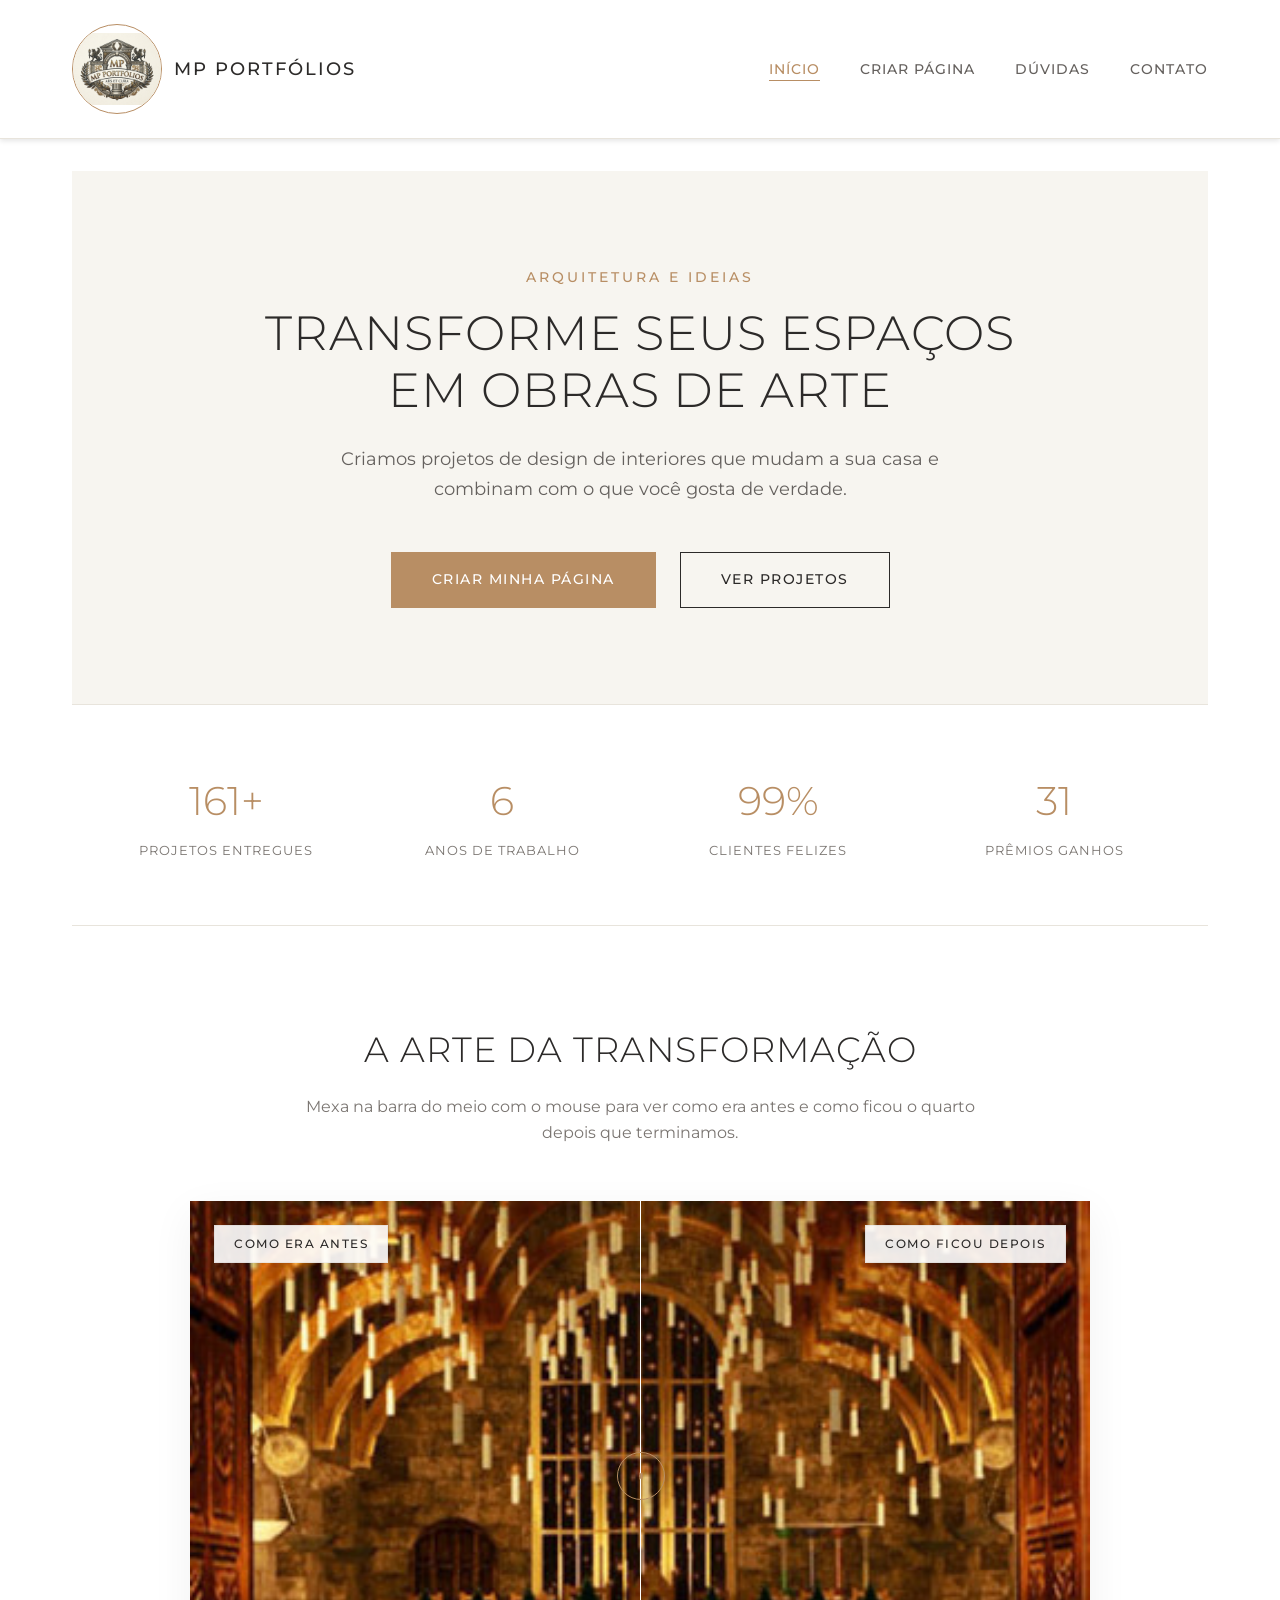
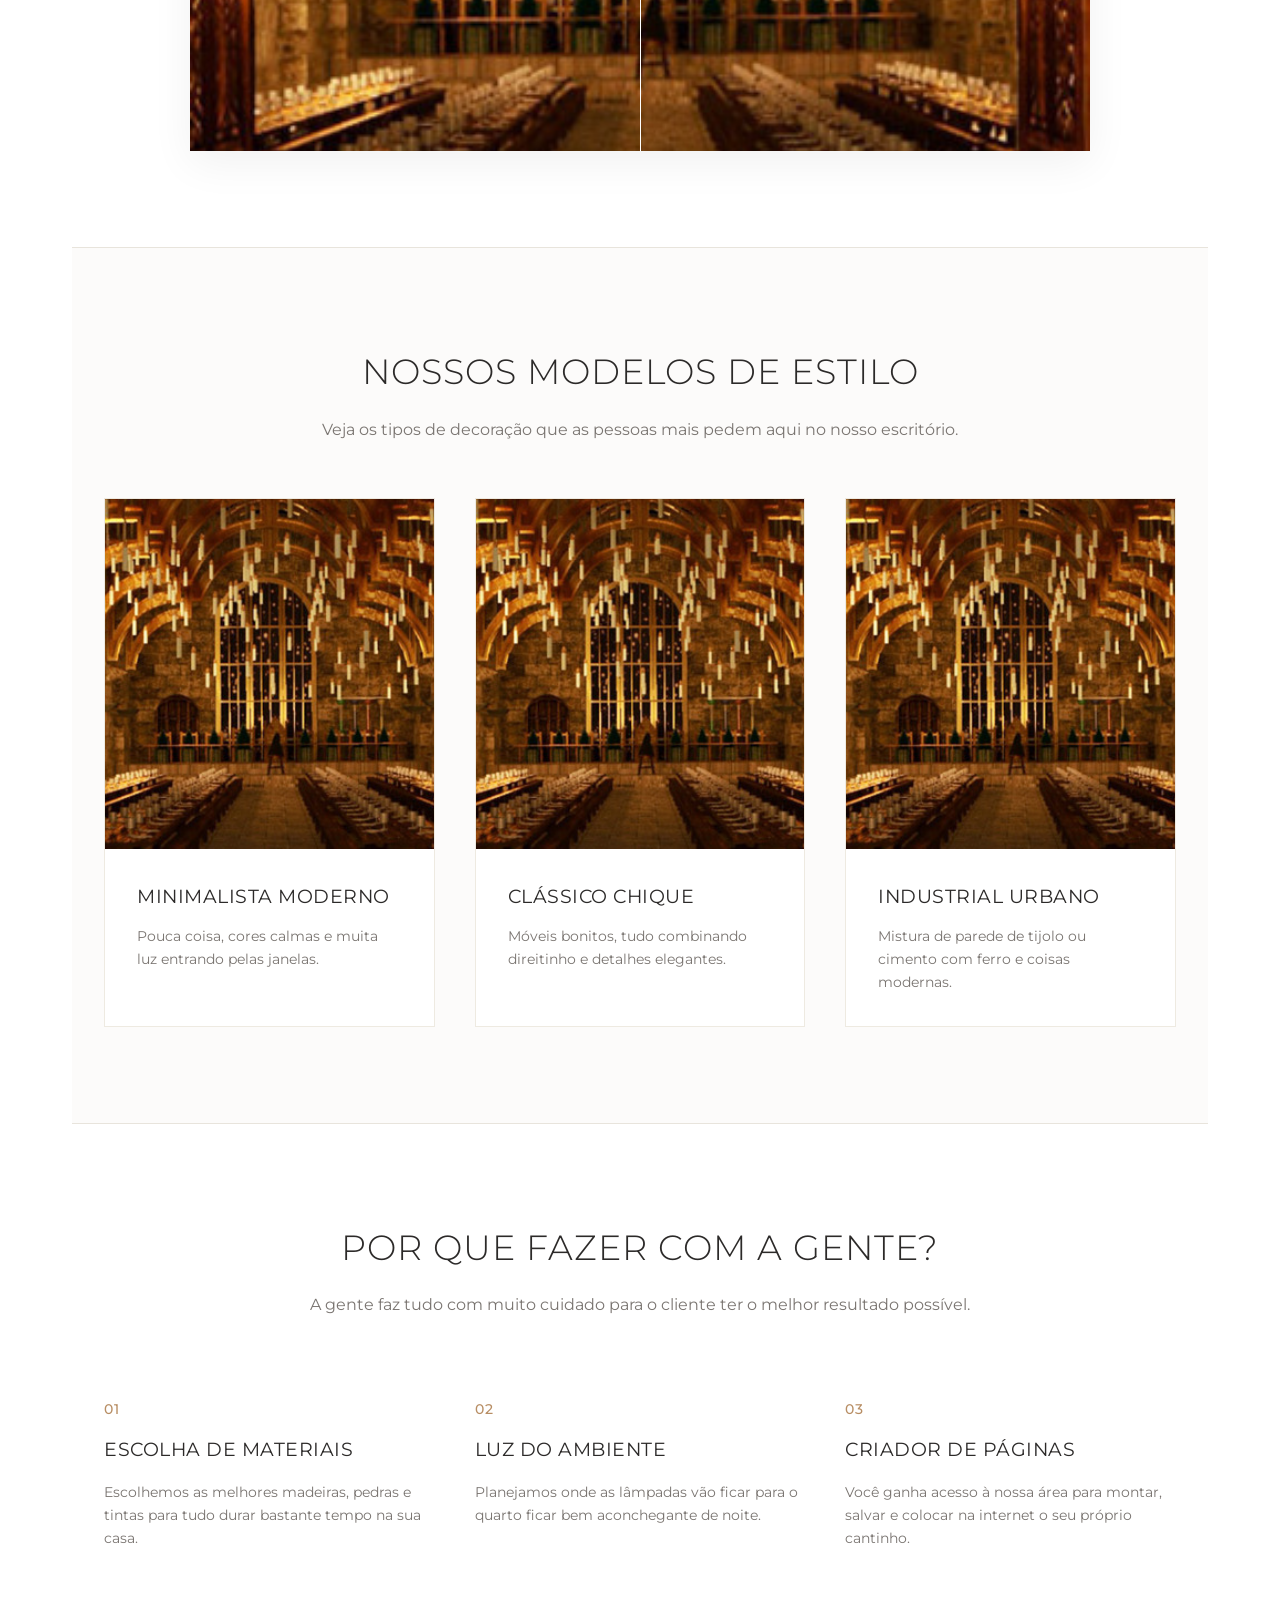
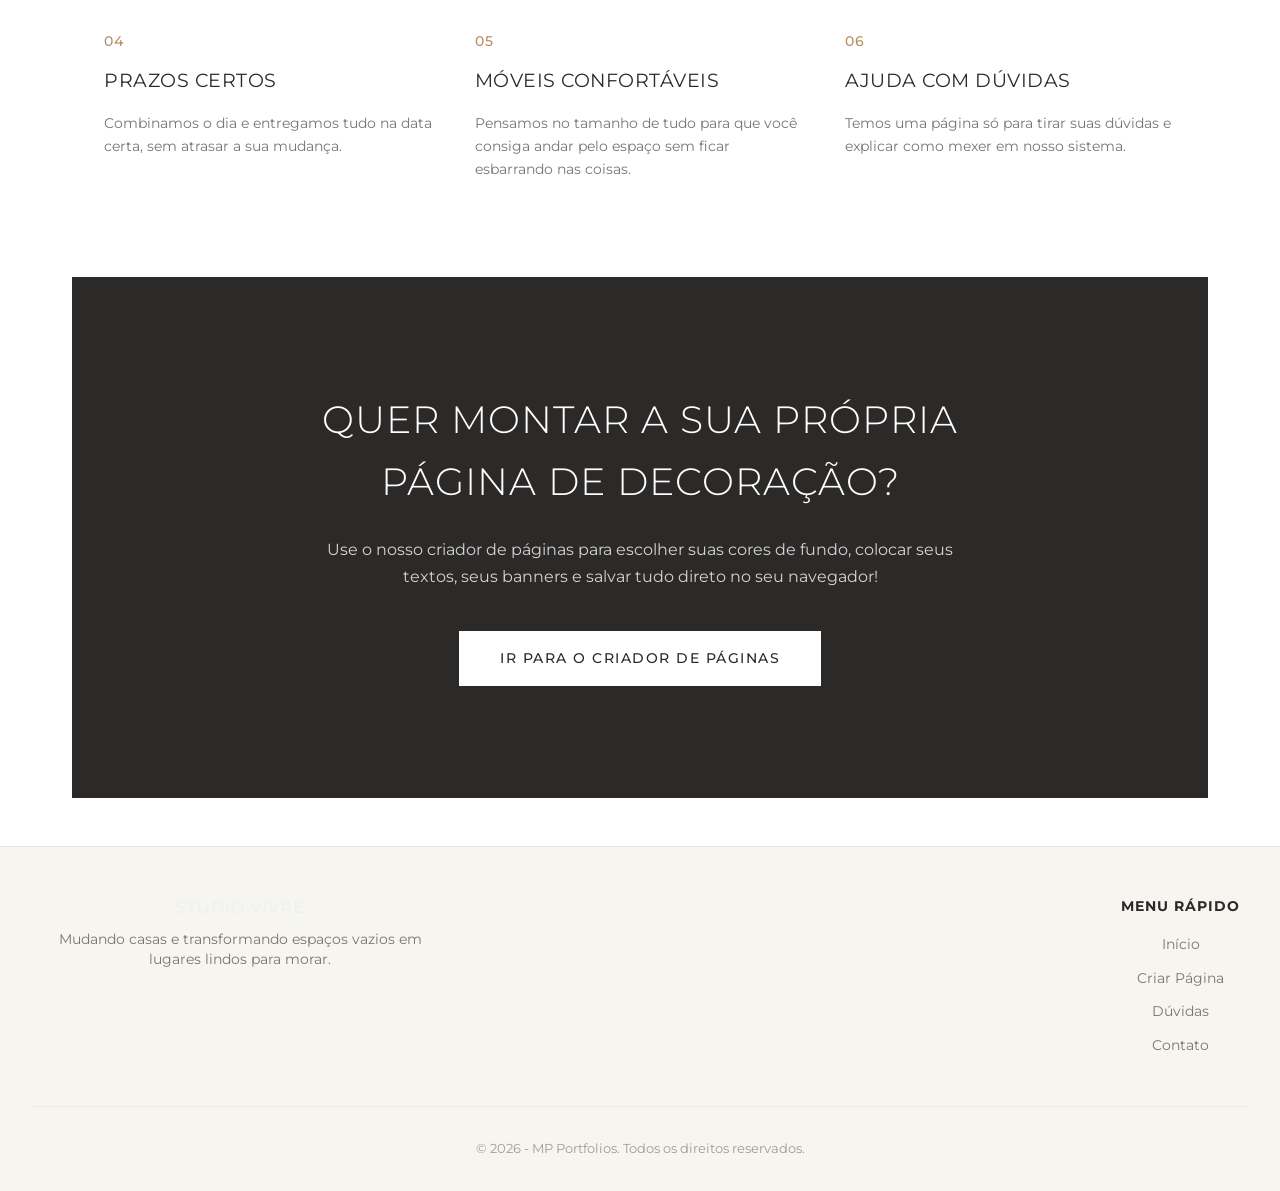
==== index.html @ 6128c7e0 "Falta o video no youtube" ====
<!DOCTYPE html>
<html lang="pt-BR">

<head>
    <meta charset="UTF-8">
    <meta name="viewport" content="width=device-width, initial-scale=1.0">
    <title>Trabalho de Design de Interiores - Studio Vivre</title>

    <link rel="preconnect" href="https://fonts.googleapis.com">
    <link rel="preconnect" href="https://fonts.gstatic.com" crossorigin>
    <link href="https://fonts.googleapis.com/css2?family=Montserrat:wght@300;400;500&display=swap" rel="stylesheet">

    <link rel="stylesheet" href="css/style.css">
    <link rel="stylesheet" href="css/home.css">
</head>

<body>

    <header class="topo-site">
    <nav class="menu-navegacao">
        <a href="index.html" class="marca-neoclassica-container">
            <div class="emblema-minimizado">
                <img src="./assets/LogoSite.png" alt="Ícone MP">
            </div>

            <span class="texto-marca-clssica">MP Portfólios</span>
        </a>

        <input type="checkbox" id="controle-menu" class="botao-menu-checkbox">
        <label for="controle-menu" class="desenho-hamburguer">
            <span class="traco-linha"></span>
            <span class="traco-linha"></span>
            <span class="traco-linha"></span>
        </label>

        <ul class="lista-links">
            <li><a href="index.html" class="link-ativo">Início</a></li>
            <li><a href="customizar.html">Criar Página</a></li>
            <li><a href="duvidas.html">Dúvidas</a></li>
            <li><a href="contato.html">Contato</a></li>
        </ul>
    </nav>
</header>

    <main>

        <section class="caixona-introducao">
            <div class="conteudo-centro">
                <span class="subtitulo-pequeno">Arquitetura e Ideias</span>
                <h1>Transforme seus Espaços em Obras de Arte</h1>
                <p>Criamos projetos de design de interiores que mudam a sua casa e combinam com o que você gosta de
                    verdade.</p>
                <div class="botoes-grupo">
                    <a href="customizar.html" class="botao-principal">Criar Minha Página</a>
                    <a href="#area-slider" class="botao-secundario">Ver Projetos</a>
                </div>
            </div>
        </section>

        <section class="secao-numeros">
            <div class="grade-numeros">
                <div class="quadrado-numero">
                    <span class="numero-grande">150+</span>
                    <span class="texto-numero">Projetos Entregues</span>
                </div>
                <div class="quadrado-numero">
                    <span class="numero-grande">12</span>
                    <span class="texto-numero">Anos de Trabalho</span>
                </div>
                <div class="quadrado-numero">
                    <span class="numero-grande">98%</span>
                    <span class="texto-numero">Clientes Felizes</span>
                </div>
                <div class="quadrado-numero">
                    <span class="numero-grande">25</span>
                    <span class="texto-numero">Prêmios Ganhos</span>
                </div>
            </div>
        </section>

        <section id="area-slider" class="secao-antes-depois">
            <div class="titulos-secao">
                <h2>A Arte da Transformação</h2>
                <p>Mexa na barra do meio com o mouse para ver como era antes e como ficou o quarto depois que
                    terminamos.</p>
            </div>

            <div class="caixa-do-slider">
                <img src="https://images.unsplash.com/photo-1513694203232-719a280e022f?w=1200&h=800&fit=crop"
                    alt="Foto do quarto antigo" class="foto-antes">

                <div class="recorte-foto-depois">
                    <img src="https://images.unsplash.com/photo-1618221195710-dd6b41faaea6?w=1200&h=800&fit=crop"
                        alt="Foto do quarto lindo depois">
                </div>

                <input type="range" min="0" max="100" value="50" class="barra-andante">

                <div class="linha-divisoria"></div>

                <div class="tag-antes">Como era Antes</div>
                <div class="tag-depois">Como ficou Depois</div>
            </div>
        </section>

        <section class="secao-estilos-fotos">
            <div class="titulos-secao">
                <h2>Nossos Modelos de Estilo</h2>
                <p>Veja os tipos de decoração que as pessoas mais pedem aqui no nosso escritório.</p>
            </div>

            <div class="grade-estilos">
                <article class="bloco-estilo">
                    <img src="https://images.unsplash.com/photo-1600210492486-724fe5c67fb0?w=400&h=500&fit=crop"
                        alt="Estilo Minimalista">
                    <div class="texto-estilo">
                        <h3>Minimalista Moderno</h3>
                        <p>Pouca coisa, cores calmas e muita luz entrando pelas janelas.</p>
                    </div>
                </article>

                <article class="bloco-estilo">
                    <img src="https://images.unsplash.com/photo-1616486338812-3dadae4b4ace?w=400&h=500&fit=crop"
                        alt="Estilo Clássico">
                    <div class="texto-estilo">
                        <h3>Clássico Chique</h3>
                        <p>Móveis bonitos, tudo combinando direitinho e detalhes elegantes.</p>
                    </div>
                </article>

                <article class="bloco-estilo">
                    <img src="https://images.unsplash.com/photo-1505691938895-1758d7feb511?w=400&h=500&fit=crop"
                        alt="Estilo Industrial">
                    <div class="texto-estilo">
                        <h3>Industrial Urbano</h3>
                        <p>Mistura de parede de tijolo ou cimento com ferro e coisas modernas.</p>
                    </div>
                </article>
            </div>
        </section>

        <section class="secao-porque-escolher">
            <div class="titulos-secao">
                <h2>Por Que Fazer Com A Gente?</h2>
                <p>A gente faz tudo com muito cuidado para o cliente ter o melhor resultado possível.</p>
            </div>

            <div class="grade-vantagens">
                <div class="bloco-vantagem">
                    <span class="numero-vantagem">01</span>
                    <h3>Escolha de Materiais</h3>
                    <p>Escolhemos as melhores madeiras, pedras e tintas para tudo durar bastante tempo na sua casa.</p>
                </div>

                <div class="bloco-vantagem">
                    <span class="numero-vantagem">02</span>
                    <h3>Luz do Ambiente</h3>
                    <p>Planejamos onde as lâmpadas vão ficar para o quarto ficar bem aconchegante de noite.</p>
                </div>

                <div class="bloco-vantagem">
                    <span class="numero-vantagem">03</span>
                    <h3>Criador de Páginas</h3>
                    <p>Você ganha acesso à nossa área para montar, salvar e colocar na internet o seu próprio cantinho.
                    </p>
                </div>

                <div class="bloco-vantagem">
                    <span class="numero-vantagem">04</span>
                    <h3>Prazos Certos</h3>
                    <p>Combinamos o dia e entregamos tudo na data certa, sem atrasar a sua mudança.</p>
                </div>

                <div class="bloco-vantagem">
                    <span class="numero-vantagem">05</span>
                    <h3>Móveis Confortáveis</h3>
                    <p>Pensamos no tamanho de tudo para que você consiga andar pelo espaço sem ficar esbarrando nas
                        coisas.</p>
                </div>

                <div class="bloco-vantagem">
                    <span class="numero-vantagem">06</span>
                    <h3>Ajuda com Dúvidas</h3>
                    <p>Temos uma página só para tirar suas dúvidas e explicar como mexer em nosso sistema.</p>
                </div>
            </div>
        </section>

        <section class="chamada-final-preta">
            <div class="conteudo-chamada">
                <h2>Quer montar a sua própria página de decoração?</h2>
                <p>Use o nosso criador de páginas para escolher suas cores de fundo, colocar seus textos, seus banners e
                    salvar tudo direto no seu navegador!</p>
                <a href="customizar.html" class="botao-principal">Ir para o Criador de Páginas</a>
            </div>
        </section>

    </main>

    <footer class="rodape-fim">
        <div class="caixa-rodape">
            <div class="infos-projeto">
                <span>STUDIO VIVRE</span>
                <p>Mudando casas e transformando espaços vazios em lugares lindos para morar.</p>
            </div>
            <div class="links-rodape">
                <h4>Menu rápido</h4>
                <ul>
                    <li><a href="index.html">Início</a></li>
                    <li><a href="customizar.html">Criar Página</a></li>
                    <li><a href="duvidas.html">Dúvidas</a></li>
                    <li><a href="contato.html">Contato</a></li>
                </ul>
            </div>
        </div>
        <div class="direitos-autorais">
            <p>&copy; 2026 - MP Portfolios. Todos os direitos reservados.</p>
        </div>
    </footer>

    <script src="js/antes-depois.js"></script>
</body>

</html>
---- css/style.css ----
/* ===================================
   ARQUIVO: style.css
   Estilos Gerais, Menu de Navegação e Rodapé
   ==================================== */

* {
  margin: 0;
  padding: 0;
  box-sizing: border-box;
}

body {
  font-family: 'Segoe UI', Tahoma, Geneva, Verdana, sans-serif;
  line-height: 1.6;
  color: #333;
  background-color: #f9f9f9;
}

/* ===== MENU DE NAVEGAÇÃO ===== */
header {
  background-color: #2c3e50;
  padding: 1rem 0;
  box-shadow: 0 2px 5px rgba(0, 0, 0, 0.1);
  position: sticky;
  top: 0;
  z-index: 1000;
}

header nav {
  max-width: 1200px;
  margin: 0 auto;
  padding: 0 2rem;
  display: flex;
  justify-content: space-between;
  align-items: center;
}

.logo {
  font-size: 1.8rem;
  font-weight: bold;
  color: #ecf0f1;
  text-decoration: none;
}

.logo:hover {
  color: #3498db;
}

.nav-links {
  display: flex;
  list-style: none;
  gap: 2rem;
}

.nav-links a {
  color: #ecf0f1;
  text-decoration: none;
  font-weight: 500;
  transition: color 0.3s ease;
}

.nav-links a:hover {
  color: #3498db;
  border-bottom: 2px solid #3498db;
  padding-bottom: 0.5rem;
}

/* ===== CONTEÚDO PRINCIPAL ===== */
main {
  max-width: 1200px;
  margin: 2rem auto;
  padding: 0 2rem;
  min-height: calc(100vh - 250px);
}

/* ===== RODAPÉ ===== */
footer {
  background-color: #2c3e50;
  color: #ecf0f1;
  text-align: center;
  padding: 2rem 0;
  margin-top: 3rem;
}

footer p {
  margin: 0.5rem 0;
}

footer a {
  color: #3498db;
  text-decoration: none;
}

footer a:hover {
  text-decoration: underline;
}

/* ===== RESPONSIVIDADE ===== */
@media (max-width: 768px) {
  .nav-links {
    gap: 1rem;
    font-size: 0.9rem;
  }
  
  main {
    padding: 0 1rem;
  }
}
---- css/home.css ----
* {
  margin: 0;
  padding: 0;
  box-sizing: border-box;
}

body {
  font-family: 'Montserrat', sans-serif;
  background-color: #ffffff;
  color: #2c2a29;
  overflow-x: hidden;
}

.topo-site {
  background-color: #ffffff;
  border-bottom: 1px solid #e8e4dc;
  position: sticky;
  top: 0;
  z-index: 1000;
  padding: 1.5rem 2rem;
}

.menu-navegacao {
  display: flex;
  justify-content: space-between;
  align-items: center;
  max-width: 1200px;
  margin: 0 auto;
  position: relative;
}

.marca-texto {
  font-size: 1.2rem;
  letter-spacing: 2px;
  font-weight: 500;
  color: #2c2a29;
  text-decoration: none;
}

.lista-links {
  display: flex;
  list-style: none;
  gap: 2.5rem;
}

.lista-links a {
  text-decoration: none;
  color: #65615e;
  font-size: 0.85rem;
  text-transform: uppercase;
  letter-spacing: 1px;
  font-weight: 500;
  position: relative;
  padding-bottom: 4px;
  transition: color 0.3s ease;
}

.lista-links a:hover,
.lista-links a.link-ativo {
  color: #b88e64;
}

.lista-links a::after {
  content: '';
  position: absolute;
  width: 0;
  height: 1px;
  bottom: 0;
  left: 0;
  background-color: #b88e64;
  transition: width 0.3s ease;
}

.lista-links a:hover::after,
.lista-links a.link-ativo::after {
  width: 100%;
}

.botao-menu-checkbox {
  display: none;
}

.desenho-hamburguer {
  display: none;
  cursor: pointer;
  flex-direction: column;
  gap: 5px;
}

.traco-linha {
  width: 25px;
  height: 2px;
  background-color: #2c2a29;
  transition: all 0.3s ease;
}

footer {
  background-color: #f7f5f0;
  border-top: 1px solid #e8e4dc;
  padding: 3rem 2rem 1.5rem 2rem;
}

.caixa-rodape {
  display: flex;
  justify-content: space-between;
  max-width: 1200px;
  margin: 0 auto;
  gap: 2rem;
}

.infos-projeto {
  max-width: 400px;
}

.infos-projeto span {
  font-weight: 500;
  letter-spacing: 1px;
  display: block;
  margin-bottom: 0.5rem;
}

.infos-projeto p {
  font-size: 0.85rem;
  color: #7a7571;
  line-height: 1.5;
}

.links-rodape h4 {
  font-size: 0.9rem;
  text-transform: uppercase;
  letter-spacing: 1px;
  margin-bottom: 0.8rem;
  color: #2c2a29;
}

.links-rodape ul {
  list-style: none;
  display: flex;
  flex-direction: column;
  gap: 0.5rem;
}

.links-rodape a {
  text-decoration: none;
  color: #7a7571;
  font-size: 0.85rem;
  transition: color 0.2s ease;
}

.links-rodape a:hover {
  color: #b88e64;
}

.direitos-autorais {
  text-align: center;
  margin-top: 3rem;
  padding-top: 1.5rem;
  border-top: 1px solid #eeeae1;
  font-size: 0.8rem;
  color: #a09b97;
}

.caixona-introducao {
  text-align: center;
  padding: 6rem 2rem;
  background-color: #f7f5f0;
  border-bottom: 1px solid #e8e4dc;
}

.conteudo-centro {
  max-width: 800px;
  margin: 0 auto;
}

.subtitulo-pequeno {
  display: block;
  font-size: 0.85rem;
  text-transform: uppercase;
  letter-spacing: 3px;
  color: #b88e64;
  margin-bottom: 1rem;
  font-weight: 500;
}

.caixona-introducao h1 {
  font-size: 3rem;
  margin-bottom: 1.5rem;
  font-weight: 300;
  letter-spacing: 1px;
  text-transform: uppercase;
  line-height: 1.2;
}

.caixona-introducao p {
  font-size: 1.1rem;
  margin-bottom: 3rem;
  color: #65615e;
  max-width: 600px;
  margin-left: auto;
  margin-right: auto;
  line-height: 1.7;
}

.botoes-grupo {
  display: flex;
  justify-content: center;
  gap: 1.5rem;
}

.botao-principal {
  display: inline-block;
  background-color: #b88e64;
  color: white;
  padding: 1rem 2.5rem;
  text-decoration: none;
  font-weight: 500;
  text-transform: uppercase;
  font-size: 0.85rem;
  letter-spacing: 1.5px;
  transition: all 0.3s ease;
  border: 1px solid #b88e64;
  cursor: pointer;
}

.botao-principal:hover {
  background-color: #a07a53;
  border-color: #a07a53;
}

.botao-secundario {
  display: inline-block;
  background-color: transparent;
  color: #2c2a29;
  padding: 1rem 2.5rem;
  text-decoration: none;
  font-weight: 500;
  text-transform: uppercase;
  font-size: 0.85rem;
  letter-spacing: 1.5px;
  transition: all 0.3s ease;
  border: 1px solid #2c2a29;
  cursor: pointer;
}

.botao-secundario:hover {
  background-color: #2c2a29;
  color: #ffffff;
}

.secao-numeros {
  padding: 4rem 2rem;
  background-color: #ffffff;
  border-bottom: 1px solid #e8e4dc;
}

.grade-numeros {
  display: grid;
  grid-template-columns: repeat(auto-fit, minmax(200px, 1fr));
  gap: 2rem;
  max-width: 1100px;
  margin: 0 auto;
  text-align: center;
}

.quadrado-numero {
  display: flex;
  flex-direction: column;
  gap: 0.5rem;
}

.numero-grande {
  font-size: 2.5rem;
  font-weight: 300;
  color: #b88e64;
}

.texto-numero {
  font-size: 0.8rem;
  text-transform: uppercase;
  letter-spacing: 1px;
  color: #7a7571;
}

.titulos-secao {
  text-align: center;
  max-width: 700px;
  margin: 0 auto 3.5rem auto;
}

.titulos-secao h2 {
  font-size: 2.2rem;
  font-weight: 300;
  text-transform: uppercase;
  letter-spacing: 1px;
  margin-bottom: 1rem;
  color: #2c2a29;
}

.titulos-secao p {
  font-size: 1rem;
  color: #7a7571;
  line-height: 1.6;
}

.secao-antes-depois {
  padding: 6rem 2rem;
  background-color: #ffffff;
}

.caixa-do-slider {
  position: relative;
  width: 100%;
  max-width: 900px;
  margin: 0 auto;
  overflow: hidden;
  box-shadow: 0 12px 40px rgba(0, 0, 0, 0.06);
  height: 550px;
}

.foto-antes {
  position: absolute;
  width: 100%;
  height: 100%;
  object-fit: cover;
  left: 0;
  top: 0;
}

.recorte-foto-depois {
  position: absolute;
  width: 100%;
  height: 100%;
  object-fit: cover;
  left: 0;
  top: 0;
  overflow: hidden;
}

.recorte-foto-depois img {
  width: 100%;
  height: 100%;
  object-fit: cover;
}

.barra-andante {
  position: absolute;
  width: 100%;
  height: 100%;
  top: 0;
  left: 0;
  cursor: col-resize;
  opacity: 0;
  z-index: 100;
}

.linha-divisoria {
  position: absolute;
  width: 1px;
  height: 100%;
  background-color: #ffffff;
  left: 50%;
  top: 0;
  z-index: 50;
  pointer-events: none;
}

.linha-divisoria::before {
  content: '';
  position: absolute;
  width: 46px;
  height: 46px;
  background-color: #ffffff;
  border: 1px solid #b88e64;
  top: 50%;
  left: -23px;
  transform: translateY(-50%);
  border-radius: 50%;
  z-index: 10;
  box-shadow: 0 4px 12px rgba(0, 0, 0, 0.1);
  background: url('data:image/svg+xml;utf8,<svg xmlns="http://www.w3.org/2000/svg" viewBox="0 0 24 24" fill="%23b88e64"><path d="M14 7l-5 5 5 5V7z M10 17l5-5-5-5v10z"/></svg>') center no-repeat;
  background-size: 18px;
}

.tag-antes,
.tag-depois {
  position: absolute;
  top: 24px;
  background-color: rgba(255, 255, 255, 0.9);
  color: #2c2a29;
  padding: 0.5rem 1.2rem;
  font-size: 0.75rem;
  text-transform: uppercase;
  letter-spacing: 1.5px;
  font-weight: 500;
  z-index: 40;
  pointer-events: none;
  border: 1px solid rgba(0, 0, 0, 0.05);
}

.tag-antes {
  left: 24px;
}

.tag-depois {
  right: 24px;
}

.secao-estilos-fotos {
  padding: 6rem 2rem;
  background-color: #fcfbfa;
  border-top: 1px solid #e8e4dc;
  border-bottom: 1px solid #e8e4dc;
}

.grade-estilos {
  display: grid;
  grid-template-columns: repeat(auto-fit, minmax(280px, 1fr));
  gap: 2.5rem;
  max-width: 1100px;
  margin: 0 auto;
}

.bloco-estilo {
  background-color: #ffffff;
  border: 1px solid #eeeae1;
  overflow: hidden;
  transition: all 0.4s ease;
}

.bloco-estilo:hover {
  transform: translateY(-5px);
  box-shadow: 0 10px 25px rgba(0, 0, 0, 0.04);
}

.bloco-estilo img {
  width: 100%;
  height: 350px;
  object-fit: cover;
  display: block;
}

.texto-estilo {
  padding: 2rem;
}

.texto-estilo h3 {
  font-size: 1.2rem;
  font-weight: 400;
  text-transform: uppercase;
  color: #2c2a29;
  margin-bottom: 0.8rem;
  letter-spacing: 0.5px;
}

.texto-estilo p {
  font-size: 0.9rem;
  color: #7a7571;
  line-height: 1.6;
}

.secao-porque-escolher {
  padding: 6rem 2rem;
  background-color: #ffffff;
}

.grade-vantagens {
  display: grid;
  grid-template-columns: repeat(auto-fit, minmax(300px, 1fr));
  gap: 3.5rem 2.5rem;
  max-width: 1100px;
  margin: 0 auto;
}

.bloco-vantagem {
  position: relative;
  padding-top: 1.5rem;
}

.numero-vantagem {
  display: block;
  font-size: 0.9rem;
  font-weight: 500;
  color: #b88e64;
  margin-bottom: 0.8rem;
  letter-spacing: 1px;
}

.bloco-vantagem h3 {
  color: #2c2a29;
  margin-bottom: 1rem;
  font-size: 1.2rem;
  font-weight: 400;
  text-transform: uppercase;
  letter-spacing: 0.5px;
}

.bloco-vantagem p {
  color: #7a7571;
  font-size: 0.9rem;
  line-height: 1.6;
}

.chamada-final-preta {
  padding: 7rem 2rem;
  background-color: #2c2a29;
  color: #ffffff;
  text-align: center;
}

.conteudo-chamada {
  max-width: 650px;
  margin: 0 auto;
}

.chamada-final-preta h2 {
  font-size: 2.4rem;
  font-weight: 300;
  text-transform: uppercase;
  letter-spacing: 1px;
  margin-bottom: 1.5rem;
}

.chamada-final-preta p {
  font-size: 1rem;
  margin-bottom: 2.5rem;
  line-height: 1.7;
  opacity: 0.8;
}

.chamada-final-preta .botao-principal {
  background-color: #ffffff;
  color: #2c2a29;
  border-color: #ffffff;
}

.chamada-final-preta .botao-principal:hover {
  background-color: #f7f5f0;
}

@media (max-width: 768px) {
  .desenho-hamburguer {
    display: flex;
    z-index: 1001;
  }

  .lista-links {
    position: absolute;
    top: 3.5rem;
    right: -2rem;
    width: 250px;
    background-color: #ffffff;
    border-left: 1px solid #e8e4dc;
    border-bottom: 1px solid #e8e4dc;
    flex-direction: column;
    gap: 0px;
    padding: 1rem 0;
    opacity: 0;
    visibility: hidden;
    transition: all 0.4s ease;
  }

  .lista-links li {
    width: 100%;
  }

  .lista-links a {
    display: block;
    padding: 1rem 2rem;
    font-size: 0.9rem;
  }

  .lista-links a::after {
    display: none;
  }

  .botao-menu-checkbox:checked ~ .lista-links {
    right: -2rem;
    opacity: 1;
    visibility: visible;
    transform: translateX(-2rem);
  }

  .botao-menu-checkbox:checked + .desenho-hamburguer .traco-linha:nth-child(1) {
    transform: rotate(45deg) translate(5px, 5px);
  }

  .botao-menu-checkbox:checked + .desenho-hamburguer .traco-linha:nth-child(2) {
    opacity: 0;
  }

  .botao-menu-checkbox:checked + .desenho-hamburguer .traco-linha:nth-child(3) {
    transform: rotate(-45deg) translate(5px, -5px);
  }

  .caixa-rodape {
    flex-direction: column;
    gap: 1.5rem;
  }

  .caixona-introducao h1 {
    font-size: 2rem;
  }

  .botoes-grupo {
    flex-direction: column;
    gap: 1rem;
    max-width: 300px;
    margin: 0 auto;
  }

  .grade-numeros {
    grid-template-columns: repeat(2, 1fr);
  }

  .caixa-do-slider {
    height: 380px;
  }
}   
.marca-neoclassica-container {
  display: flex !important;
  flex-direction: row !important;
  align-items: center !important;
  gap: 0.75rem;
  text-decoration: none;
  cursor: pointer;
}

.emblema-minimizado {

  width: 90px;  
  height: 90px; 
  
  border-radius: 50%;
  border: 1px solid #b88e64;
  overflow: hidden;
  display: flex;
  align-items: center;
  justify-content: center;
  background-color: #ffffff;
  flex-shrink: 0;
}

.emblema-minimizado img {
  

  width: 150%;
  height: 150%;
  
  object-fit: contain;
  display: block;
}

.texto-marca-clssica {
  font-family: 'Montserrat', sans-serif;
  
 
  font-size: 1.1rem;
  
  font-weight: 500;
  color: #2c2a29;
  letter-spacing: 2px;
  text-transform: uppercase;
  white-space: nowrap;
  transition: color 0.3s ease;
}

.marca-neoclassica-container:hover .texto-marca-clssica {
  color: #b88e64;
}
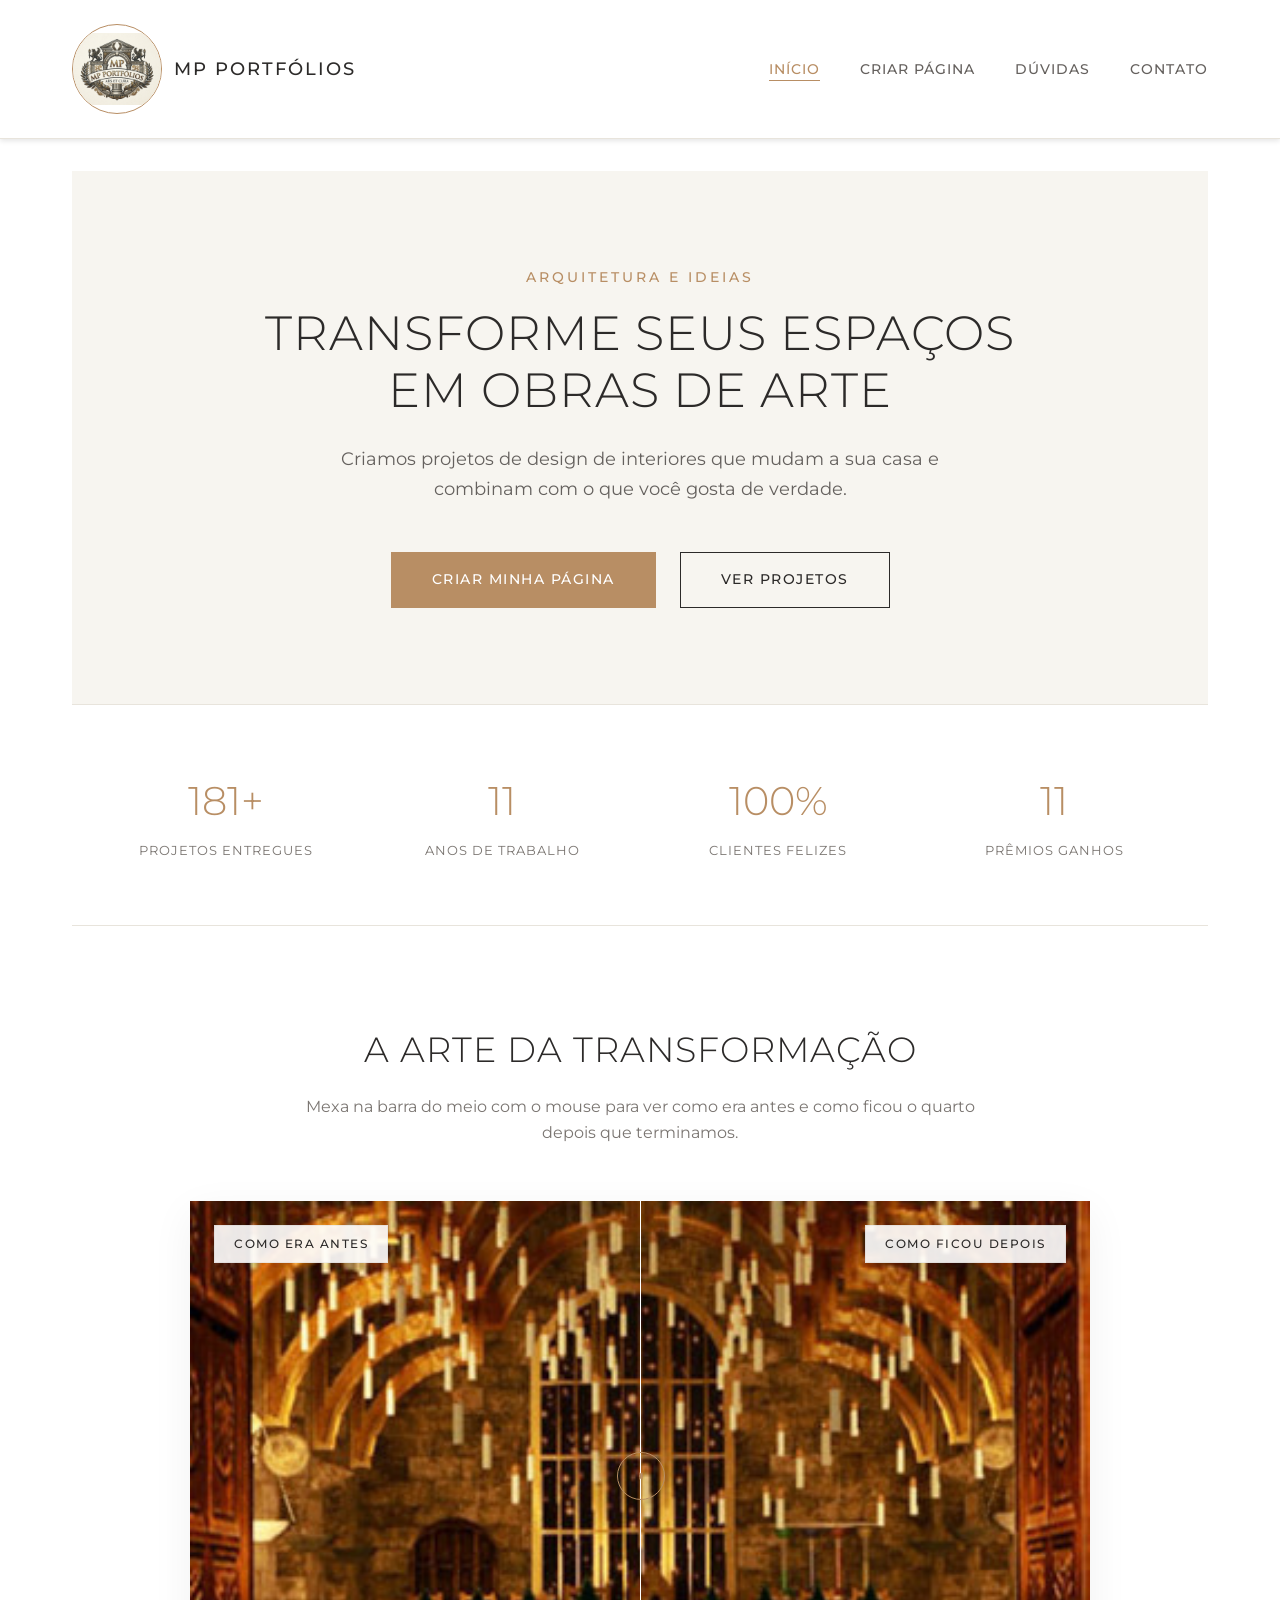
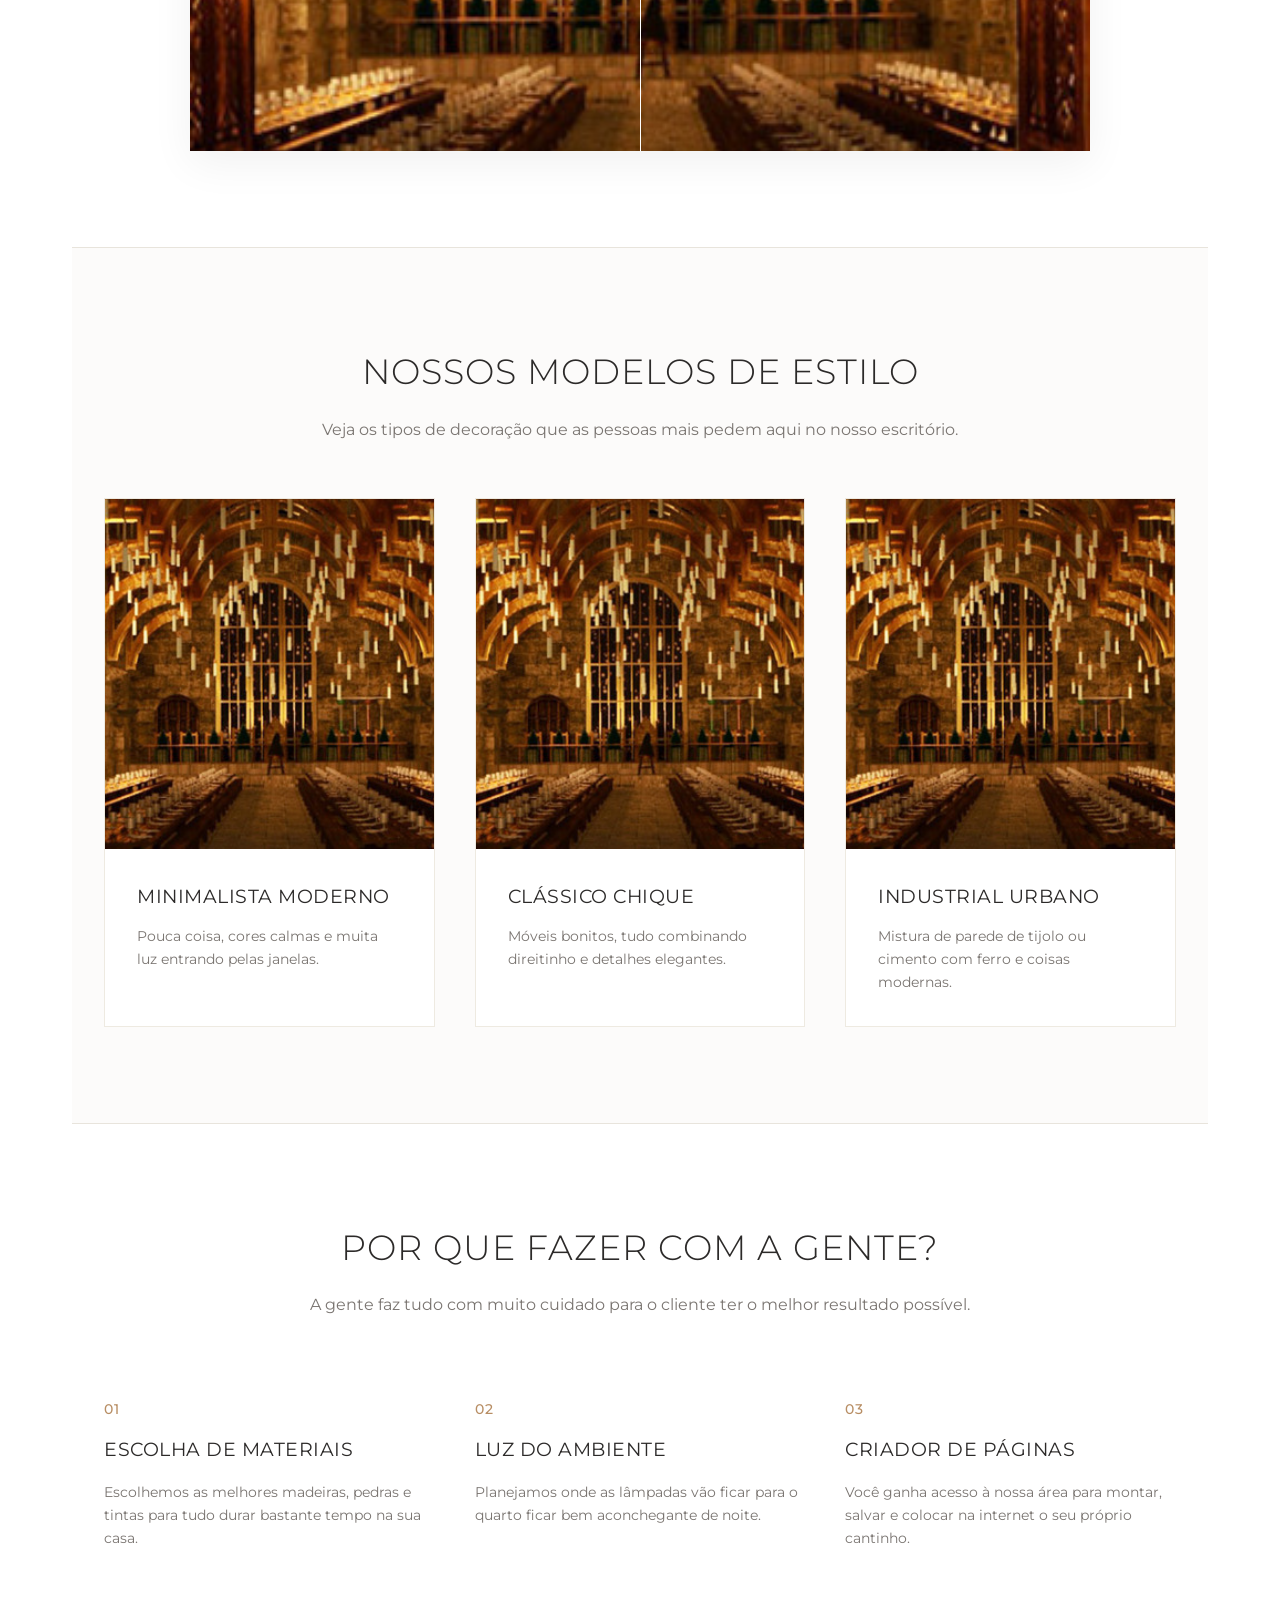
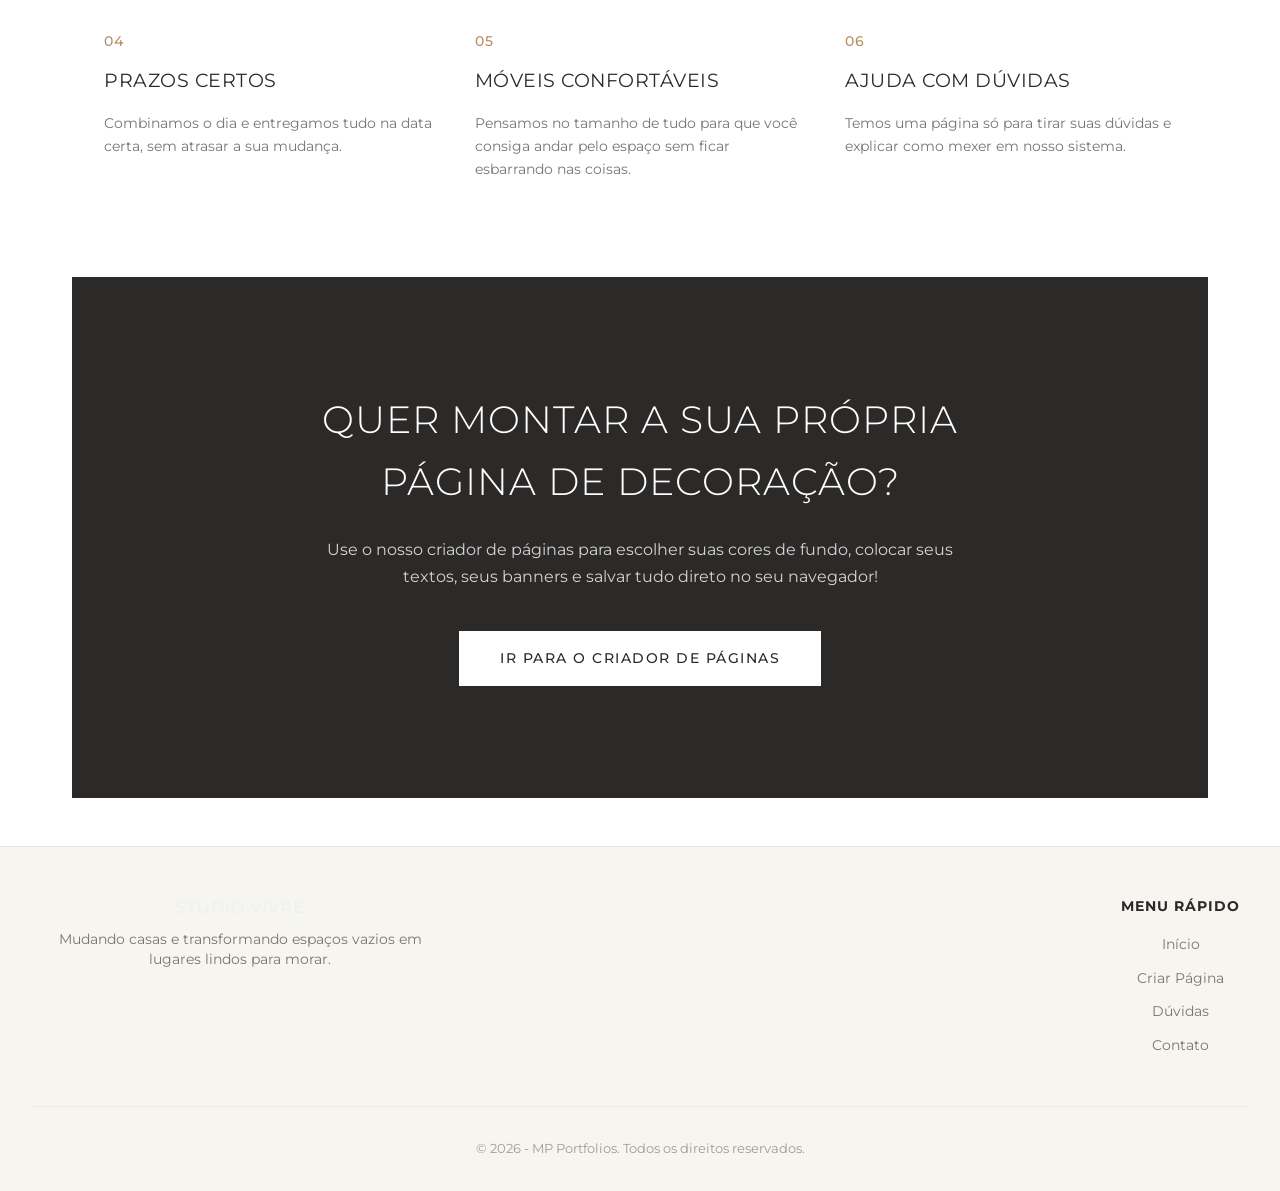
==== commit 3fab332e: "Finalizado" ====
--- a/index.html
+++ b/index.html
@@ -4,7 +4,7 @@
 <head>
     <meta charset="UTF-8">
     <meta name="viewport" content="width=device-width, initial-scale=1.0">
-    <title>Trabalho de Design de Interiores - Studio Vivre</title>
+    <title>Trabalho de Design de Interiores - MP Portfólios</title>
 
     <link rel="preconnect" href="https://fonts.googleapis.com">
     <link rel="preconnect" href="https://fonts.gstatic.com" crossorigin>
--- a/css/style.css
+++ b/css/style.css
@@ -1,8 +1,3 @@
-/* ===================================
-   ARQUIVO: style.css
-   Estilos Gerais, Menu de Navegação e Rodapé
-   ==================================== */
-
 * {
   margin: 0;
   padding: 0;
@@ -16,7 +11,6 @@
   background-color: #f9f9f9;
 }
 
-/* ===== MENU DE NAVEGAÇÃO ===== */
 header {
   background-color: #2c3e50;
   padding: 1rem 0;
@@ -65,7 +59,6 @@
   padding-bottom: 0.5rem;
 }
 
-/* ===== CONTEÚDO PRINCIPAL ===== */
 main {
   max-width: 1200px;
   margin: 2rem auto;
@@ -73,7 +66,6 @@
   min-height: calc(100vh - 250px);
 }
 
-/* ===== RODAPÉ ===== */
 footer {
   background-color: #2c3e50;
   color: #ecf0f1;
@@ -95,7 +87,6 @@
   text-decoration: underline;
 }
 
-/* ===== RESPONSIVIDADE ===== */
 @media (max-width: 768px) {
   .nav-links {
     gap: 1rem;
